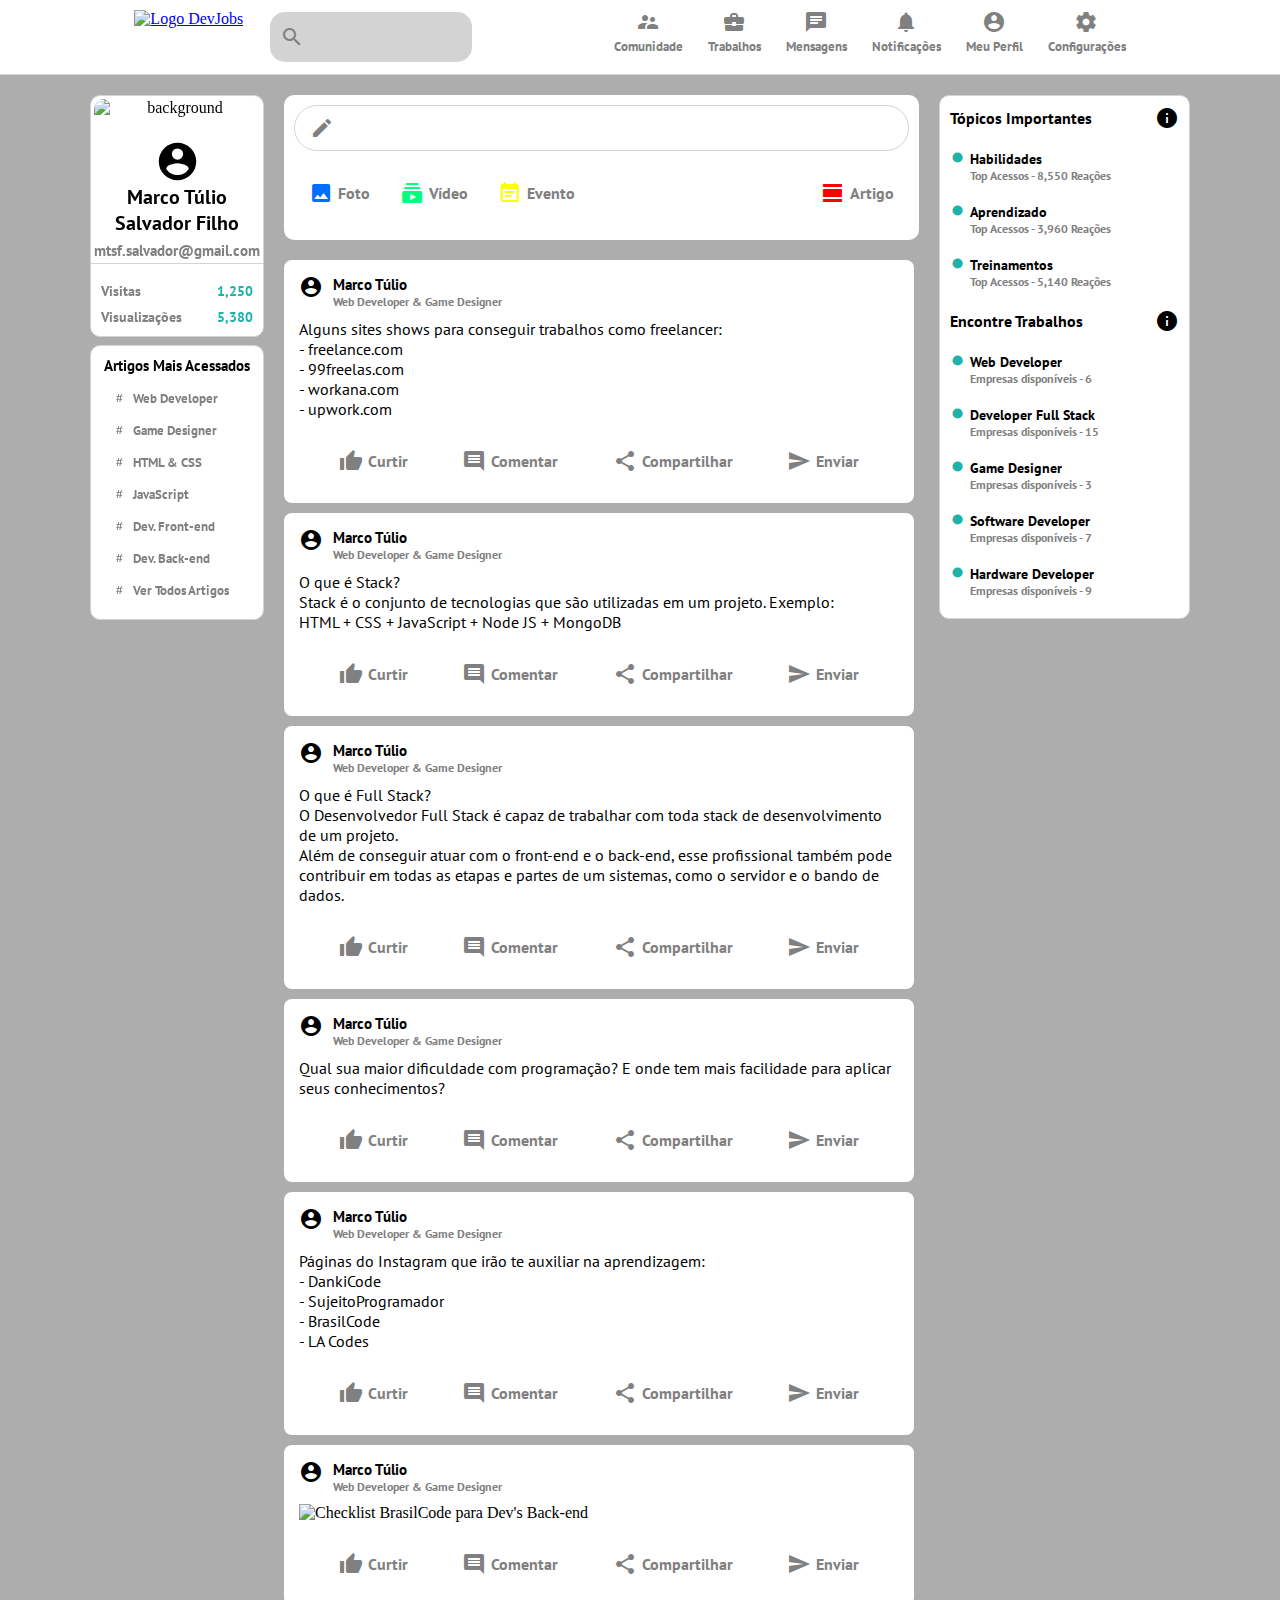
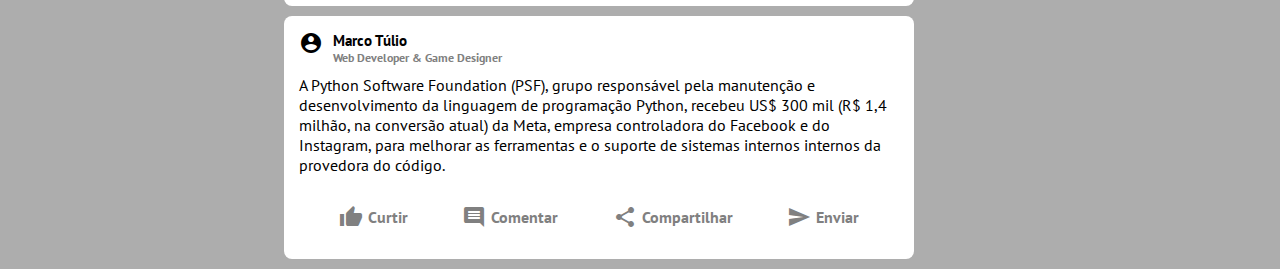
==== Index.html @ a0ae6753 "Update codes" ====
﻿<!DOCTYPE html>
<html lang="pt-br">
<head>
    <meta charset="UTF-8">
    <meta http-equiv="X-UA-Compatible" content="IE-edge">
    <meta name="viewport" content="width=device-width, inicial-scale=1.0">

    <link rel="stylesheet" href="https://fonts.googleapis.com/icon?family=Material+Icons">
    <link href="https://fonts.googleapis.com/css2?family=PT+Sans&display=swap" rel="stylesheet">
    <title>DevJobs - Início</title>
    <link rel="stylesheet" href="./src/css/style.css">
</head>
<body>
<!-- Inicío do Header -->
<div class="header">
    <!-- Header Left -->
    <div class="header_left">
        <a href="./src/pages/Login.html">
        <img src="Imagens/Logo.jpeg" alt="Logo DevJobs">
        </a>
        <div class="header_search">
            <i class="material-icons"> search </i>
            <input type="text">
        </div>
    </div>
    <!-- Header Right -->
    <div class="header_right">
        <div class="headerOption">
            <a href="Comunidade.html">
            <i class="material-icons headerOption_icon"> supervisor_account </i>
            <h3>Comunidade</h3>
            </a>
        </div>
        <div class="headerOption">
            <a href="Trabalhos.html">
            <i class="material-icons headerOption_icon"> business_center </i>
            <h3>Trabalhos</h3>
            </a>
        </div>
        <div class="headerOption">
            <a href="Mensagens.html">
            <i class="material-icons headerOption_icon"> chat </i>
            <h3>Mensagens</h3>
            </a> 
        </div>
        <div class="headerOption">
            <a href="Notificações.html">
            <i class="material-icons headerOption_icon"> notifications </i>
            <h3>Notificações</h3>
            </a>
        </div>
        <div class="headerOption">
            <a href="Perfil.html">
            <i class="material-icons headerOption_icon"> account_circle </i>
            <h3>Meu Perfil</h3>
            </a>
        </div>
        <div class="headerOption">
            <a href="Configurações.html">
            <i class="material-icons headerOption_icon"> settings </i>
            <h3>Configurações</h3>
            </a>
        </div>
    </div>
</div>
<!-- Fim do Header -->
<!-- Inicío do Corpo DevJobs -->
<div class="body_main">
    <!-- Inicio do Sidebar -->
    <div class="sidebar">
        <!-- Topo do Sidebar -->
        <div class="sidebar_top">
            <img src="Imagens/Perfil.jpg" alt="background">
            <i class="material-icons sidebar_topAvatar"> account_circle</i>
            <h2>Marco Túlio Salvador Filho</h2>
            <h4>mtsf.salvador@gmail.com</h4>
        </div>
        <!-- Status Sidebar -->
        <div class="sidebar_stats">
            <div class="sidebar_stat">
                <p>Visitas</p>
                <p class="sidebar_statNumber">1,250</p>
            </div>
            <div class="sidebar_stat">
                <p>Visualizações</p>
                <p class="sidebar_statNumber">5,380</p>
            </div>
        </div>
        <!-- Parte de baixo Sidebar -->
        <div class="sidebar_bottom">
            <p>Artigos Mais Acessados</p>
            <div class="sidebar_recentItem">
                <span class="sidebar_hash">#</span>
                <p>Web Developer</p>
            </div>
            <div class="sidebar_recentItem">
                <span class="sidebar_hash">#</span>
                <p>Game Designer</p>
            </div>
            <div class="sidebar_recentItem">
                <span class="sidebar_hash">#</span>
                <p>HTML & CSS</p>
            </div>
            <div class="sidebar_recentItem">
                <span class="sidebar_hash">#</span>
                <p>JavaScript</p>
            </div>
            <div class="sidebar_recentItem">
                <span class="sidebar_hash">#</span>
                <p>Dev. Front-end</p>
            </div>
            <div class="sidebar_recentItem">
                <span class="sidebar_hash">#</span>
                <p>Dev. Back-end</p>
            </div>
            <div class="sidebar_recentItem">
                <span class="sidebar_hash">#</span>
                <p>Ver Todos Artigos</p>
            </div>
        </div>
    </div>
    <!-- Fim do Sidebar -->
    <!-- Inicío do Feed -->
    <div class="feed">
        <!-- Inicío Container Input -->
        <div class="feed_inputContainer">
            <div class="feed_input">
                <i class="material-icons"> create </i>
                <form>
                    <input type="text">
                    <button type="submit"> Send </button>
                </form>
            </div>
            <!-- Opções de Input -->
            <div class="feed_inputOptions">
                <div class="inputOption">
                    <i style="color:rgb(0, 110, 255)" class="material-icons"> insert_photo </i>
                    <h4>Foto</h4>
                </div>
                <div class="inputOption">
                    <i style="color:rgb(0, 255, 128)" class="material-icons"> subscriptions </i>
                    <h4>Vídeo</h4>
                </div>
                <div class="inputOption">
                    <i style="color:rgb(251, 255, 0)" class="material-icons"> event_note </i>
                    <h4>Evento</h4>
                </div>
                <div class="inputOption">
                    <i style="color:rgb(255, 0, 0)" class="material-icons"> calendar_view_day </i>
                    <h4>Artigo</h4>
                </div>
            </div>
        </div>
        <!-- Fim do Container Input -->
            <!-- Inicío dos Posts -->
            <div class="post">
                <!-- Inicío Header do Post -->
                <div class="post_header">
                    <i class="material-icons"> account_circle </i>
                    <div class="post_info">
                        <h2>Marco Túlio</h2>
                        <p>Web Developer & Game Designer</p>
                    </div>
                </div>
                <!-- Corpo do Post -->
                <div class="post_body">
                    <p>
                        Alguns sites shows para conseguir trabalhos como freelancer:<br/>
                        - freelance.com<br/>
                        - 99freelas.com<br/>
                        - workana.com<br/>
                        - upwork.com
                    </p>
                </div>
                <!-- Opções do Post -->
                <div class="feed_inputOptions">
                    <div class="inputOption2">
                        <i style="color:gray" class="material-icons"> thumb_up </i>
                        <h4>Curtir</h4>
                    </div>
                    <div class="inputOption">
                        <i style="color:gray" class="material-icons"> comment </i>
                        <h4>Comentar</h4>
                    </div>
                    <div class="inputOption">
                        <i style="color:gray" class="material-icons"> share </i>
                        <h4>Compartilhar</h4>
                    </div>
                    <div class="inputOption">
                        <i style="color:gray" class="material-icons"> send </i>
                        <h4>Enviar</h4>
                    </div>
                </div>
            </div>
            <!-- Fim do Post -->
            <!-- Inicío dos Posts 2 -->
            <div class="post">
                <!-- Inicío Header do Post -->
                <div class="post_header">
                    <i class="material-icons"> account_circle </i>
                    <div class="post_info">
                        <h2>Marco Túlio</h2>
                        <p>Web Developer & Game Designer</p>
                    </div>
                </div>
                <!-- Corpo do Post -->
                <div class="post_body">
                    <p>
                        O que é Stack?<br/>
                        Stack é o conjunto de tecnologias que são utilizadas em um projeto. Exemplo:<br/>
                        HTML + CSS + JavaScript + Node JS + MongoDB
                    </p>
                </div>
                <!-- Opções do Post -->
                <div class="feed_inputOptions">
                    <div class="inputOption">
                        <i style="color:gray" class="material-icons"> thumb_up </i>
                        <h4>Curtir</h4>
                    </div>
                    <div class="inputOption">
                        <i style="color:gray" class="material-icons"> comment </i>
                        <h4>Comentar</h4>
                    </div>
                    <div class="inputOption">
                        <i style="color:gray" class="material-icons"> share </i>
                        <h4>Compartilhar</h4>
                    </div>
                    <div class="inputOption">
                        <i style="color:gray" class="material-icons"> send </i>
                        <h4>Enviar</h4>
                    </div>
                </div>
            </div>
            <!-- Fim do Post 2 -->
            <!-- Inicío dos Posts 3 -->
            <div class="post">
                <!-- Inicío Header do Post -->
                <div class="post_header">
                    <i class="material-icons"> account_circle </i>
                    <div class="post_info">
                        <h2>Marco Túlio</h2>
                        <p>Web Developer & Game Designer</p>
                    </div>
                </div>
                <!-- Corpo do Post -->
                <div class="post_body">
                    <p>
                        O que é Full Stack?<br/>
                        O Desenvolvedor Full Stack é capaz de trabalhar com toda stack de desenvolvimento de um projeto.<br/>
                        Além de conseguir atuar com o front-end e o back-end, esse profissional também 
                        pode contribuir em todas as etapas e partes de um sistemas, como o servidor e o bando de dados.
                    </p>
                </div>
                <!-- Opções do Post -->
                <div class="feed_inputOptions">
                    <div class="inputOption">
                        <i style="color:gray" class="material-icons"> thumb_up </i>
                        <h4>Curtir</h4>
                    </div>
                    <div class="inputOption">
                        <i style="color:gray" class="material-icons"> comment </i>
                        <h4>Comentar</h4>
                    </div>
                    <div class="inputOption">
                        <i style="color:gray" class="material-icons"> share </i>
                        <h4>Compartilhar</h4>
                    </div>
                    <div class="inputOption">
                        <i style="color:gray" class="material-icons"> send </i>
                        <h4>Enviar</h4>
                    </div>
                </div>
            </div>
            <!-- Fim do Post 3 -->
            <!-- Inicío dos Posts 4 -->
            <div class="post">
                <!-- Inicío Header do Post -->
                <div class="post_header">
                    <i class="material-icons"> account_circle </i>
                    <div class="post_info">
                        <h2>Marco Túlio</h2>
                        <p>Web Developer & Game Designer</p>
                    </div>
                </div>
                <!-- Corpo do Post -->
                <div class="post_body">
                    <p>
                        Qual sua maior dificuldade com programação? E onde tem mais facilidade para
                        aplicar seus conhecimentos?
                    </p>
                </div>
                <!-- Opções do Post -->
                <div class="feed_inputOptions">
                    <div class="inputOption">
                        <i style="color:gray" class="material-icons"> thumb_up </i>
                        <h4>Curtir</h4>
                    </div>
                    <div class="inputOption">
                        <i style="color:gray" class="material-icons"> comment </i>
                        <h4>Comentar</h4>
                    </div>
                    <div class="inputOption">
                        <i style="color:gray" class="material-icons"> share </i>
                        <h4>Compartilhar</h4>
                    </div>
                    <div class="inputOption">
                        <i style="color:gray" class="material-icons"> send </i>
                        <h4>Enviar</h4>
                    </div>
                </div>
            </div>
            <!-- Fim do Post 4 -->
            <!-- Inicío dos Posts 5 -->
            <div class="post">
                <!-- Inicío Header do Post -->
                <div class="post_header">
                    <i class="material-icons"> account_circle </i>
                    <div class="post_info">
                        <h2>Marco Túlio</h2>
                        <p>Web Developer & Game Designer</p>
                    </div>
                </div>
                <!-- Corpo do Post -->
                <div class="post_body">
                    <p>
                        Páginas do Instagram que irão te auxiliar na aprendizagem:<br/>
                        - DankiCode<br/>
                        - SujeitoProgramador<br/>
                        - BrasilCode<br/>
                        - LA Codes
                    </p>
                </div>
                <!-- Opções do Post -->
                <div class="feed_inputOptions">
                    <div class="inputOption">
                        <i style="color:gray" class="material-icons"> thumb_up </i>
                        <h4>Curtir</h4>
                    </div>
                    <div class="inputOption">
                        <i style="color:gray" class="material-icons"> comment </i>
                        <h4>Comentar</h4>
                    </div>
                    <div class="inputOption">
                        <i style="color:gray" class="material-icons"> share </i>
                        <h4>Compartilhar</h4>
                    </div>
                    <div class="inputOption">
                        <i style="color:gray" class="material-icons"> send </i>
                        <h4>Enviar</h4>
                    </div>
                </div>
            </div>
            <!-- Fim do Post 5 -->
            <!-- Inicío dos Posts 6 -->
            <div class="post">
                <!-- Inicío Header do Post -->
                <div class="post_header">
                    <i class="material-icons"> account_circle </i>
                    <div class="post_info">
                        <h2>Marco Túlio</h2>
                        <p>Web Developer & Game Designer</p>
                    </div>
                </div>
                <!-- Corpo do Post -->
                <div class="post_body">
                    <img src="Imagens/BrasilCode.jpeg" alt="Checklist BrasilCode para Dev's Back-end">
                </div>
                <!-- Opções do Post -->
                <div class="feed_inputOptions">
                    <div class="inputOption">
                        <i style="color:gray" class="material-icons"> thumb_up </i>
                        <h4>Curtir</h4>
                    </div>
                    <div class="inputOption">
                        <i style="color:gray" class="material-icons"> comment </i>
                        <h4>Comentar</h4>
                    </div>
                    <div class="inputOption">
                        <i style="color:gray" class="material-icons"> share </i>
                        <h4>Compartilhar</h4>
                    </div>
                    <div class="inputOption">
                        <i style="color:gray" class="material-icons"> send </i>
                        <h4>Enviar</h4>
                    </div>
                </div>
            </div>
            <!-- Fim do Post 6 -->
            <!-- Inicío dos Posts 7 -->
            <div class="post">
                <!-- Inicío Header do Post -->
                <div class="post_header">
                    <i class="material-icons"> account_circle </i>
                    <div class="post_info">
                        <h2>Marco Túlio</h2>
                        <p>Web Developer & Game Designer</p>
                    </div>
                </div>
                <!-- Corpo do Post -->
                <div class="post_body">
                    <p>
                        A Python Software Foundation (PSF), grupo responsável pela manutenção e desenvolvimento da linguagem de
                        programação Python, recebeu US$ 300 mil (R$ 1,4 milhão, na conversão atual) da Meta, empresa controladora
                        do Facebook e do Instagram, para melhorar as ferramentas e o suporte de sistemas internos internos da
                        provedora do código.
                    </p>
                </div>
                <!-- Opções do Post -->
                <div class="feed_inputOptions">
                    <div class="inputOption">
                        <i style="color:gray" class="material-icons"> thumb_up </i>
                        <h4>Curtir</h4>
                    </div>
                    <div class="inputOption">
                        <i style="color:gray" class="material-icons"> comment </i>
                        <h4>Comentar</h4>
                    </div>
                    <div class="inputOption">
                        <i style="color:gray" class="material-icons"> share </i>
                        <h4>Compartilhar</h4>
                    </div>
                    <div class="inputOption">
                        <i style="color:gray" class="material-icons"> send </i>
                        <h4>Enviar</h4>
                    </div>
                </div>
            </div>
            <!-- Fim do Post 7 -->
    </div>
    <!-- Fim do Feed -->      
    <!-- Inicío dos Widget -->
    <div class="widgets">
        <div class="widgets_header">
            <h2>Tópicos Importantes</h2>
            <i class="material-icons"> info </i>
        </div>
        <div class="widgets_article">
            <div class="widgets_articleLeft">
                <i class="material-icons"> fiber_manual_record </i>
            </div>
            <div class="widgets_articleRight">
                <h4>Habilidades</h4>
                <p>Top Acessos - 8,550 Reações</p>
            </div>
        </div>
        <div class="widgets_article">
            <div class="widgets_articleLeft">
                <i class="material-icons"> fiber_manual_record </i>
            </div>
            <div class="widgets_articleRight">
                <h4>Aprendizado</h4>
                <p>Top Acessos - 3,960 Reações</p>
            </div>
        </div>
        <div class="widgets_article">
            <div class="widgets_articleLeft">
                <i class="material-icons"> fiber_manual_record </i>
            </div>
            <div class="widgets_articleRight">
                <h4>Treinamentos</h4>
                <p>Top Acessos - 5,140 Reações</p>
            </div>
        </div>   
        <div class="widgets_header">
            <h2>Encontre Trabalhos</h2>
            <i class="material-icons"> info </i>
        </div>
        <div class="widgets_article">
            <div class="widgets_articleLeft">
                <i class="material-icons"> fiber_manual_record </i>
            </div>
            <div class="widgets_articleRight">
                <h4>Web Developer</h4>
                <p>Empresas disponíveis - 6</p>
            </div>
        </div>
        <div class="widgets_article">
            <div class="widgets_articleLeft">
                <i class="material-icons"> fiber_manual_record </i>
            </div>
            <div class="widgets_articleRight">
                <h4>Developer Full Stack</h4>
                <p>Empresas disponíveis - 15</p>
            </div>
        </div>
        <div class="widgets_article">
            <div class="widgets_articleLeft">
                <i class="material-icons"> fiber_manual_record </i>
            </div>
            <div class="widgets_articleRight">
                <h4>Game Designer</h4>
                <p>Empresas disponíveis - 3</p>
            </div>
        </div>
        <div class="widgets_article">
            <div class="widgets_articleLeft">
                <i class="material-icons"> fiber_manual_record </i>
            </div>
            <div class="widgets_articleRight">
                <h4>Software Developer</h4>
                <p>Empresas disponíveis - 7</p>
            </div>
        </div>
        <div class="widgets_article">
            <div class="widgets_articleLeft">
                <i class="material-icons"> fiber_manual_record </i>
            </div>
            <div class="widgets_articleRight">
                <h4>Hardware Developer</h4>
                <p>Empresas disponíveis - 9</p>
            </div>
        </div>
    </div>
    <!-- Fim dos Widget -->
</div>
</body>
</html>
---- src/css/style.css ----
*{
    margin: 0;
    padding: 0;
    font-family: 'Poppins';
}
body{
    background-color: rgb(173, 173, 173);
    display: flex;
    flex-direction: column;
    align-items: center;
    justify-content: center;
}
.header_left img{
    object-fit: contain;
    height: 50px;
    margin-right: 25px;
}
.header{
    width: 100%;
    display: flex;
    position: sticky;
    top: 0;
    z-index: 999;
    justify-content: space-evenly;
    border-bottom: .1px solid lightgray;
    padding-top: 10px;
    padding-bottom: 10px;
    background-color: white;
}
.header_left{
    display: flex;
}
.header_right{
    display: flex;
}
.header_search{
    padding: 10px;
    display: flex;
    align-items: center;
    border-radius: 15px;
    height: 30px;
    color: gray;
    background-color: lightgrey;
    margin: 2px;
}
.header_search > input{
    font-family: 'PT Sans', sans-serif;
    outline: none;
    border: none;
    background: none;
    margin-left: 5px;
}
.headerOption{
    display: flex;
    flex-direction: column;
    align-items: center;
    margin-right: 20px;
    color: gray;
    cursor: pointer;
    text-align: center;
}
.headerOption:hover{
    color: black;
}
.headerOption h3{
    font-family: 'PT Sans', sans-serif;
    font-size: 13px;
    font-weight: bold;
    text-align: center;
    align-items: center;
    margin-left: 5px;
}
.headerOption_icon{
    max-height: 20px;
    max-width: 20px;
}
.headerOption > a:hover{
    text-decoration: none;
    color: black;
    align-items: center;
    text-align: center;
}
.headerOption > a{
    text-decoration: none;
    color: gray;
    text-align: center;
    align-items: center;
}
/* Body */
.body_main{
    display: flex;
    margin-top: 20px;
    max-width: 1200px;
    margin-left: 25px;
    margin-right: 25px;
}
/* Sidebar */
.sidebar{
    position: sticky;
    top: 80px;
    flex: .2;
    border-radius: 15px;
    text-align: center;
    height: fit-content;
}
.sidebar_top img{
    margin-bottom: -20px;
    width: 100%;
    height: 60px;
    border-top-left-radius: 10px;
    border-top-right-radius: 10px;
    object-fit: cover;
}
.sidebar_top{
    display: flex;
    flex-direction: column;
    align-items: center;
    border: 1px solid lightgray;
    border-bottom: 0;
    border-top-left-radius: 10px;
    border-top-right-radius: 10px;
    padding-bottom: 15px;
    background-color: white;
    padding: 3px;
}
.sidebar_topAvatar{
    font-size: 45px;
}
.sidebar_stats{
    padding: 10px;
    margin-bottom: 8px;
    border: 1px solid lightgray;
    background-color: white;
    border-bottom-left-radius: 10px;
    border-bottom-right-radius: 10px;
}
.sidebar_stat{
    margin-top: 8px;
    display: flex;
    justify-content: space-between;
    color: gray;
    font-size: 14px;
    font-weight: 500;
}
.sidebar_stat > p{
    font-family: 'PT Sans', sans-serif;
    font-weight: bold;
}
.sidebar_statNumber{
    font-family: 'PT Sans', sans-serif;
    font-weight: bold;
    color: #20B2AA;
}
.sidebar_top > h2{
    font-family: 'PT Sans', sans-serif;
    font-size: 20px;
}
.sidebar_top > h4{
    font-family: 'PT Sans', sans-serif;
    font-size: 15px;
    color: gray;
    margin-top: 5px;
}
.sidebar_bottom{
    text-align: center;
    padding: 10px;
    border: 1px solid lightgray;
    background-color: white;
    border-radius: 10px;
    margin-top: 8px;
}
.sidebar_recentItem{
    display: flex;
    font-size: 13px;
    color: gray;
    font-weight: bolder;
    cursor: pointer;
    margin-bottom: 5px;
    padding: 5px;
}
.sidebar_recentItem > p{
    font-family: 'PT Sans', sans-serif;
}
.sidebar_recentItem:hover{
    background-color: whitesmoke;
    border-radius: 15px;
    cursor: pointer;
    color: black;
}
.sidebar_hash{
    margin-right: 10px;
    margin-left: 10px;
}
.sidebar_bottom > p{
    font-family: 'PT Sans', sans-serif;
    font-size: 15px;
    padding-bottom: 10px;
    font-weight: bold;
}
/* Feed */
.feed{
    flex: 0.6;
    margin: 0 20px;
}
.feed_inputContainer{
    background-color: white;
    padding: 10px;
    padding-bottom: 20px;
    border-radius: 10px;
    margin-bottom: 20px;
}
.feed_input{
    border: 1px solid lightgray;
    border-radius: 25px;
    display: flex;
    padding: 10px;
    color: gray;
    padding-left: 15px;
}
.feed_input > form{
    display: flex;
    width: 100%;
}
.feed_input > form > input{
    border: none;
    flex: 1;
    margin-left: 10px;
    outline-width: 0;
    font-weight: 600;
}
.feed_input > form > button{
    display: none;
}
.feed_inputOptions{
    display: flex;
    justify-content: space-evenly;
}
.inputOption{
    display: flex;
    align-items: center;
    margin-top: 15px;
    color: gray;
    padding: 15px;
    cursor: pointer;
}
.inputOption:hover{
    background-color: lightgray;
    border-radius: 8px;
}
.inputOption > h4{
    font-family: 'PT Sans', sans-serif;
    margin-left: 5px;
}
.inputOption2{
    display: flex;
    align-items: center;
    margin-top: 15px;
    color: gray;
    padding: 15px;
    cursor: pointer;
}
.inputOption2:hover{
    background-color: lightgray;
    border-radius: 8px;
    opacity: 80%;
}
.inputOption2 > h4{
    font-family: 'PT Sans', sans-serif;
    margin-left: 5px;
}
/* Post */
.post{
    background-color: white;
    padding: 15px;
    margin-bottom: 10px;
    border-radius: 8px;
    width: 600px;
}
.post_header{
    margin-bottom: 10px;
    display: flex;
}
.post_info{
    margin-left: 10px;
}
.post_info > p{
    font-family: 'PT Sans', sans-serif;
    color: gray;
    font-size: 12px;
    font-weight: bold;
}
.post_info > h2{
    font-family: 'PT Sans', sans-serif;
    font-size: 15px;
}
.post_body > img{
    height: 400px;
    width: 600px;
}
.post_body > p{
    font-family: 'PT Sans', sans-serif;
}
/* Widgets */
.widgets{
    position: sticky;
    top: 80px;
    flex: 0.2px;
    background-color: white;
    border-radius: 10px;
    border: 1px solid lightgray;
    height: fit-content;
    padding-bottom: 10px;
}
.widgets_header{
    display: flex;
    align-items: center;
    justify-content: space-between;
    padding: 10px;
}
.widgets_header h2{
    font-family: 'PT Sans', sans-serif;
    font-size: 16px;
    font-weight: bold;
}
.widgets_article{
    display: flex;
    padding: 10px;
    cursor: pointer;
}
.widgets_article:hover{
    background-color: lightgray;
}
.widgets_articleLeft{
    color: #20B2AA;
    margin-right: 5px;
}
.widgets_articleLeft .material-icons{
    font-size: 15px;
}
.widgets_articleRight{
    flex: 1;
}
.widgets_articleRight > h4{
    font-family: 'PT Sans', sans-serif;
    font-size: 14px;
}
.widgets_articleRight > p{
    font-family: 'PT Sans', sans-serif;
    font-size: 12px;
    color: gray;
    font-weight: bold;
}
/* Página de Login */
.main-login{
    width: 1100px;
    height: 700px;
    background: white;
    display: flex;
    justify-content: center;
    align-items: center;
    margin-top: 20px;
    border-radius: 15px;
}
.left-login{
    width: 50vw;
    height: 100vh;
    display: flex;
    justify-content: center;
    align-items: center;
    flex-direction: column;
}
.left-login > h1{
    font-family: 'Shrikhand', cursive;
    color: #20B2AA;
    font-size: 30px;
    text-align: center;
    margin-left: 16px;
    font-weight: 600;
}
.right-login{
    width: 50vw;
    height: 100vh;
    display: flex;
    justify-content: center;
    align-items: center;
}
.card-login{
    width: 60%;
    display: flex;
    justify-content: center;
    align-items: center;
    flex-direction: column;
    padding: 30px 35px;
    background: whitesmoke;
    border-radius: 15px;
    box-shadow: 0px 10px 20px gray;
}
.card-login > h1{
    font-family: 'Shrikhand', cursive;
    color:#20B2AA;
    font-weight: 500;
    margin: 0;
    text-transform: uppercase;
}
.textfield{
    display: flex;
    flex-direction: column;
    justify-content: center;
    align-items: flex-start;
    margin: 10px 0px;
}
.textfield > input{
    font-family: 'PT Sans', sans-serif;
    width: 100%;
    border: none;
    border-radius: 10px;
    padding: 15px;
    background-color: whitesmoke;
    font-size: 12pt;
    box-shadow: 0px 10px 20px gray;
    outline: none;
    box-sizing: border-box;
}
.textfield > label{
    font-family: 'PT Sans', sans-serif;
    color: gray;
    margin-bottom: 10px;
    font-weight: bold;
}
.textfield > input::placeholder{
    color: gray;
}
.btn-login{
    font-family: 'PT Sans', sans-serif;
    width: auto;
    height: auto;
    padding: 16px 10px;
    margin: 15px;
    border: none;
    border-radius: 8px;
    outline: none;
    text-transform: uppercase;
    letter-spacing: 3px;
    color: white;
    box-shadow: 0px 10px 20px lightgray;
    cursor: pointer;
    font-weight: bold;
    font-size: 16px;
}
.btn-login:hover{
    color: #20B2AA;
    background-color: lightgray;
}
.left-login-image{
    width: 500px;
}
@media only screen and (max-width: 950px){
    .card-login{
        width: 85%;
    }
}
@media only screen and (max-width: 600px){
    .main-login{
        flex-direction: column;
    }
    .left-login{
        width: 100%;
        height: auto;
    }
    .right-login{
        width: 100%;
        height: auto;
    }
    .left-login-image{
        width: 30vw;
    }
    .card-login{
        width: 90%;
    }
}
/* Página Cadastro */
.cadastro{
    display: flex;
    background-color: white;
    padding: 30px 5px;
    border-radius: 10px;
    box-shadow: 5px 5px 15px;
    width: 800px;
    align-items: center;
    text-align: center;
    justify-content: center;
    margin-top: 40px;
    height: 700px;
}
.cadastro h1{
    padding: 5px;
    text-align: center;
    color: #20B2AA;
    margin-bottom: 10px;
    font-family: 'PT Sans', sans-serif;
    text-transform: uppercase;
}
.filds{
    border: none;
}
.container{
    position: relative;
}
.container input{
    margin: 10px 10px;
    width: 300px;
    height: 70px;
    border: none;
    background-color: lightgrey;
    border-radius: 4px;
    color: black;
    font-size: 18px;
    font-weight: 20px;
    padding: 10px 10px 0px 10px;
    font-family: 'PT Sans', sans-serif;
}
.container label{
    text-transform: uppercase;
    font-size: 14px;
    color: gray;
    position: absolute;
    line-height: 70px;
    top: 5px;
    left: 20px;
    user-select: none;
    pointer-events: none;
    font-weight: 900;
    font-family: 'PT Sans', sans-serif;
}
.container input:focus ~ label,
.container input:valid ~ label{
    left: 20px;
    top: -10px;
    color: #20B2AA;
}
.check input{
    width: 16px;
    height: 16px;
    margin-top: 10px;
    margin-left: 16px;
}
.check label{
    margin: auto 10px;
    color: #555;
    transition: 0.5%;
    font-size: 18px;
}
.check input:checked ~ label,
.check input:valid ~ label{
    color: #20B2AA;
}
button{
    margin: 20px 0;
    margin-left: 10px;
    width: calc(50% - 10px);
    height: 70px;
    background-color: #20B2AA;
    color: white;
    font-size: 20px;
    border: none;
    border-radius: 20px;
    cursor: pointer;
    transition: 0.2s linear;
    font-family: 'PT Sans', sans-serif;
    font-weight: bolder;
}
button:hover{
    background-color: lightgray;
    color: #20B2AA;
}
form a{
    text-decoration: none;
    font-size: 16px;
    color: gray;
    font-weight: 500;
    padding-top: 20px;
    text-transform: uppercase;
    text-align: center;
    display: block;
    margin-top: -15px;
}
form a:hover{
    color: black;
    font-weight: bold;
}
div.parallelogram{
    background-color: #20B2AA;
    width: 820px;
    height: 785px;
    max-width: 70vw;
    border-radius: 10px;
    box-shadow: 5px 5px 15px;
    transform: skew(4deg, 2deg);
    position: absolute;
    z-index: -1;
    margin-top: 30px;
}
.cadastro img{
    width: 400px;
    height: 600px;
    margin: 10px;
}
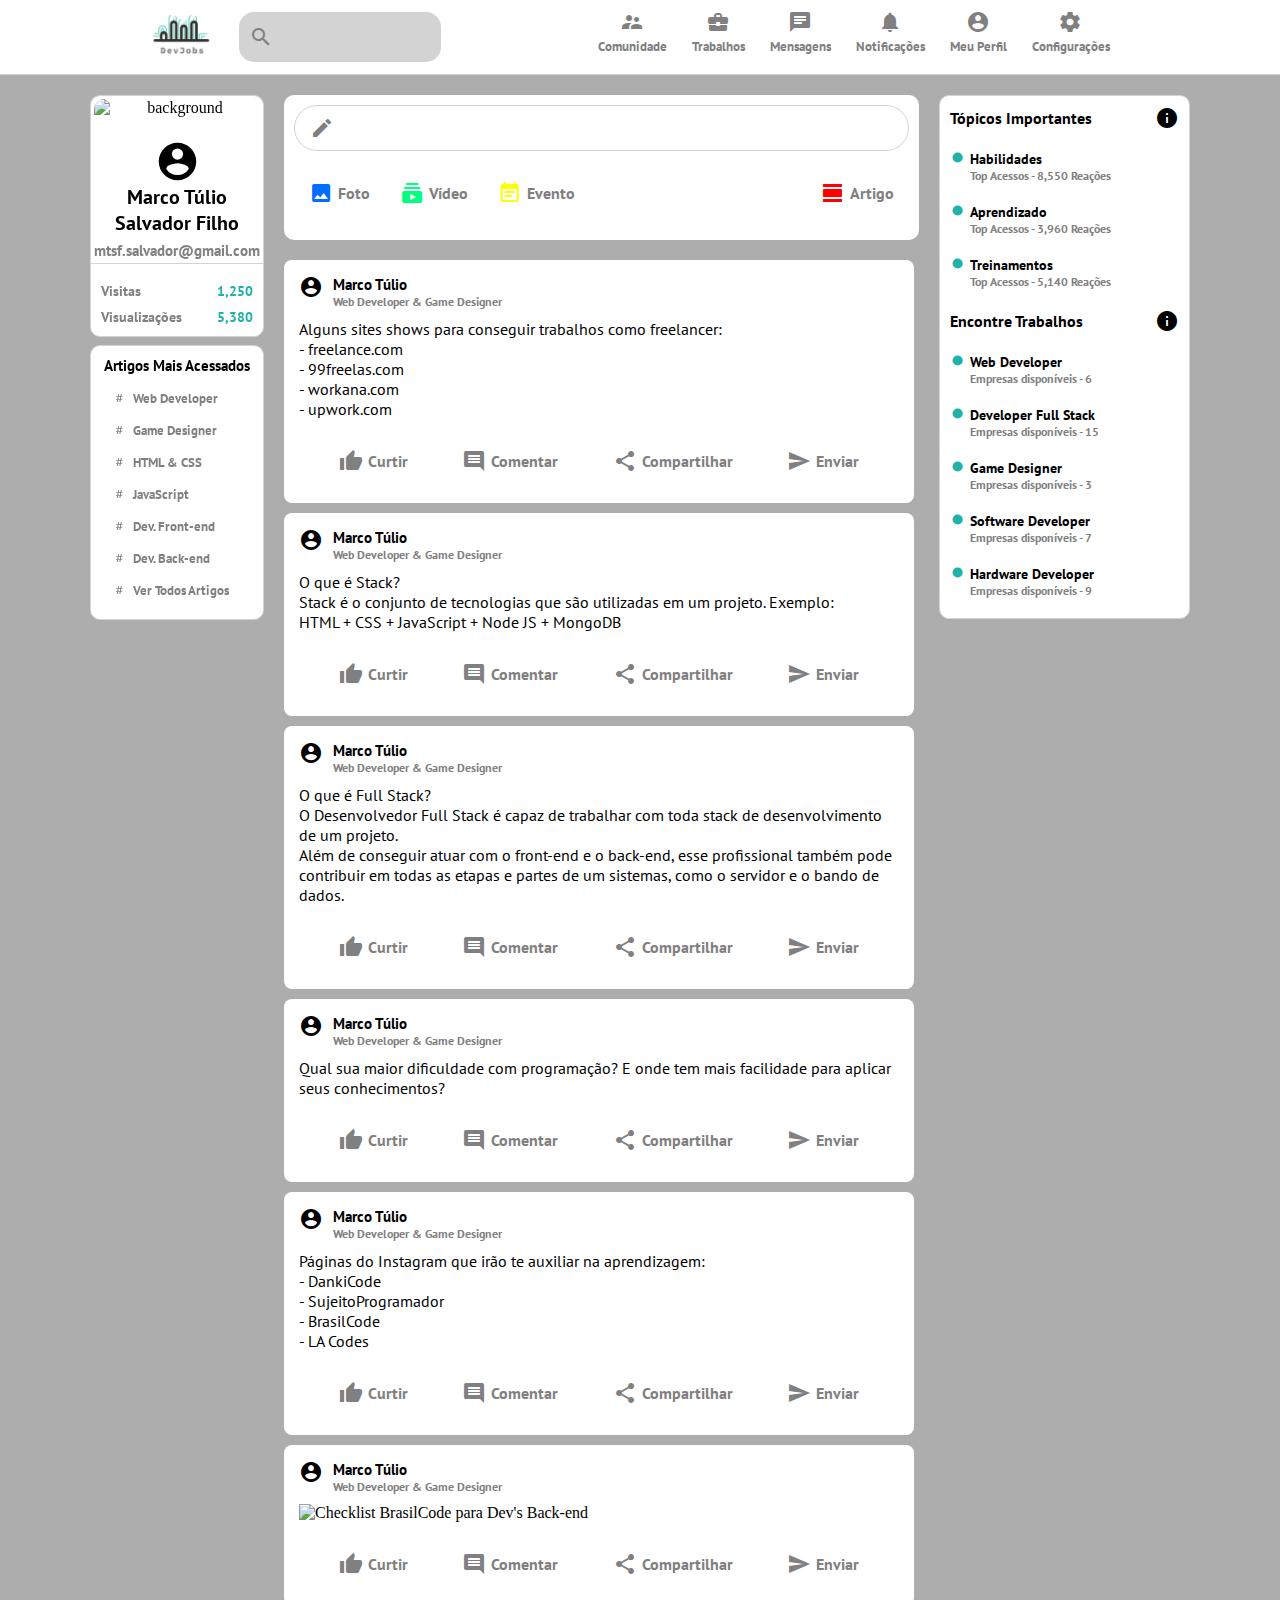
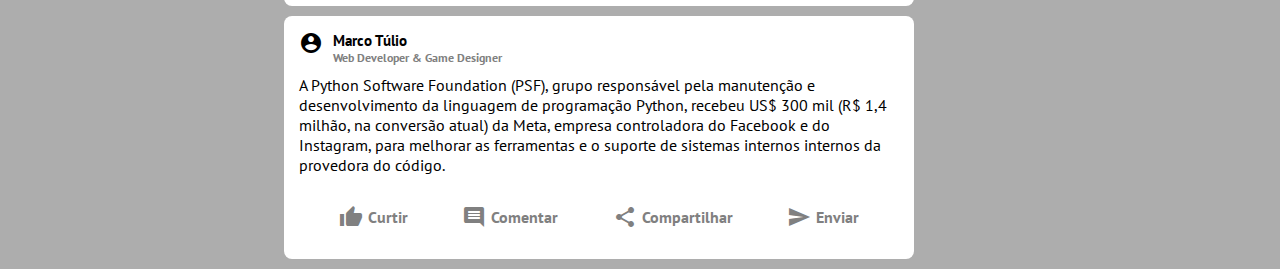
==== commit 429d9c43: "Update index" ====
--- a/Index.html
+++ b/Index.html
@@ -16,7 +16,7 @@
     <!-- Header Left -->
     <div class="header_left">
         <a href="./src/pages/Login.html">
-        <img src="Imagens/Logo.jpeg" alt="Logo DevJobs">
+        <img src="./src/Imagens/Logo.jpeg" alt="Logo DevJobs">
         </a>
         <div class="header_search">
             <i class="material-icons"> search </i>
@@ -26,19 +26,19 @@
     <!-- Header Right -->
     <div class="header_right">
         <div class="headerOption">
-            <a href="Comunidade.html">
+            <a href="./src/pages/Comunidade.html">
             <i class="material-icons headerOption_icon"> supervisor_account </i>
             <h3>Comunidade</h3>
             </a>
         </div>
         <div class="headerOption">
-            <a href="Trabalhos.html">
+            <a href="./src/pages/Trabalhos.html">
             <i class="material-icons headerOption_icon"> business_center </i>
             <h3>Trabalhos</h3>
             </a>
         </div>
         <div class="headerOption">
-            <a href="Mensagens.html">
+            <a href="./src/pages/Mensagens.html">
             <i class="material-icons headerOption_icon"> chat </i>
             <h3>Mensagens</h3>
             </a> 
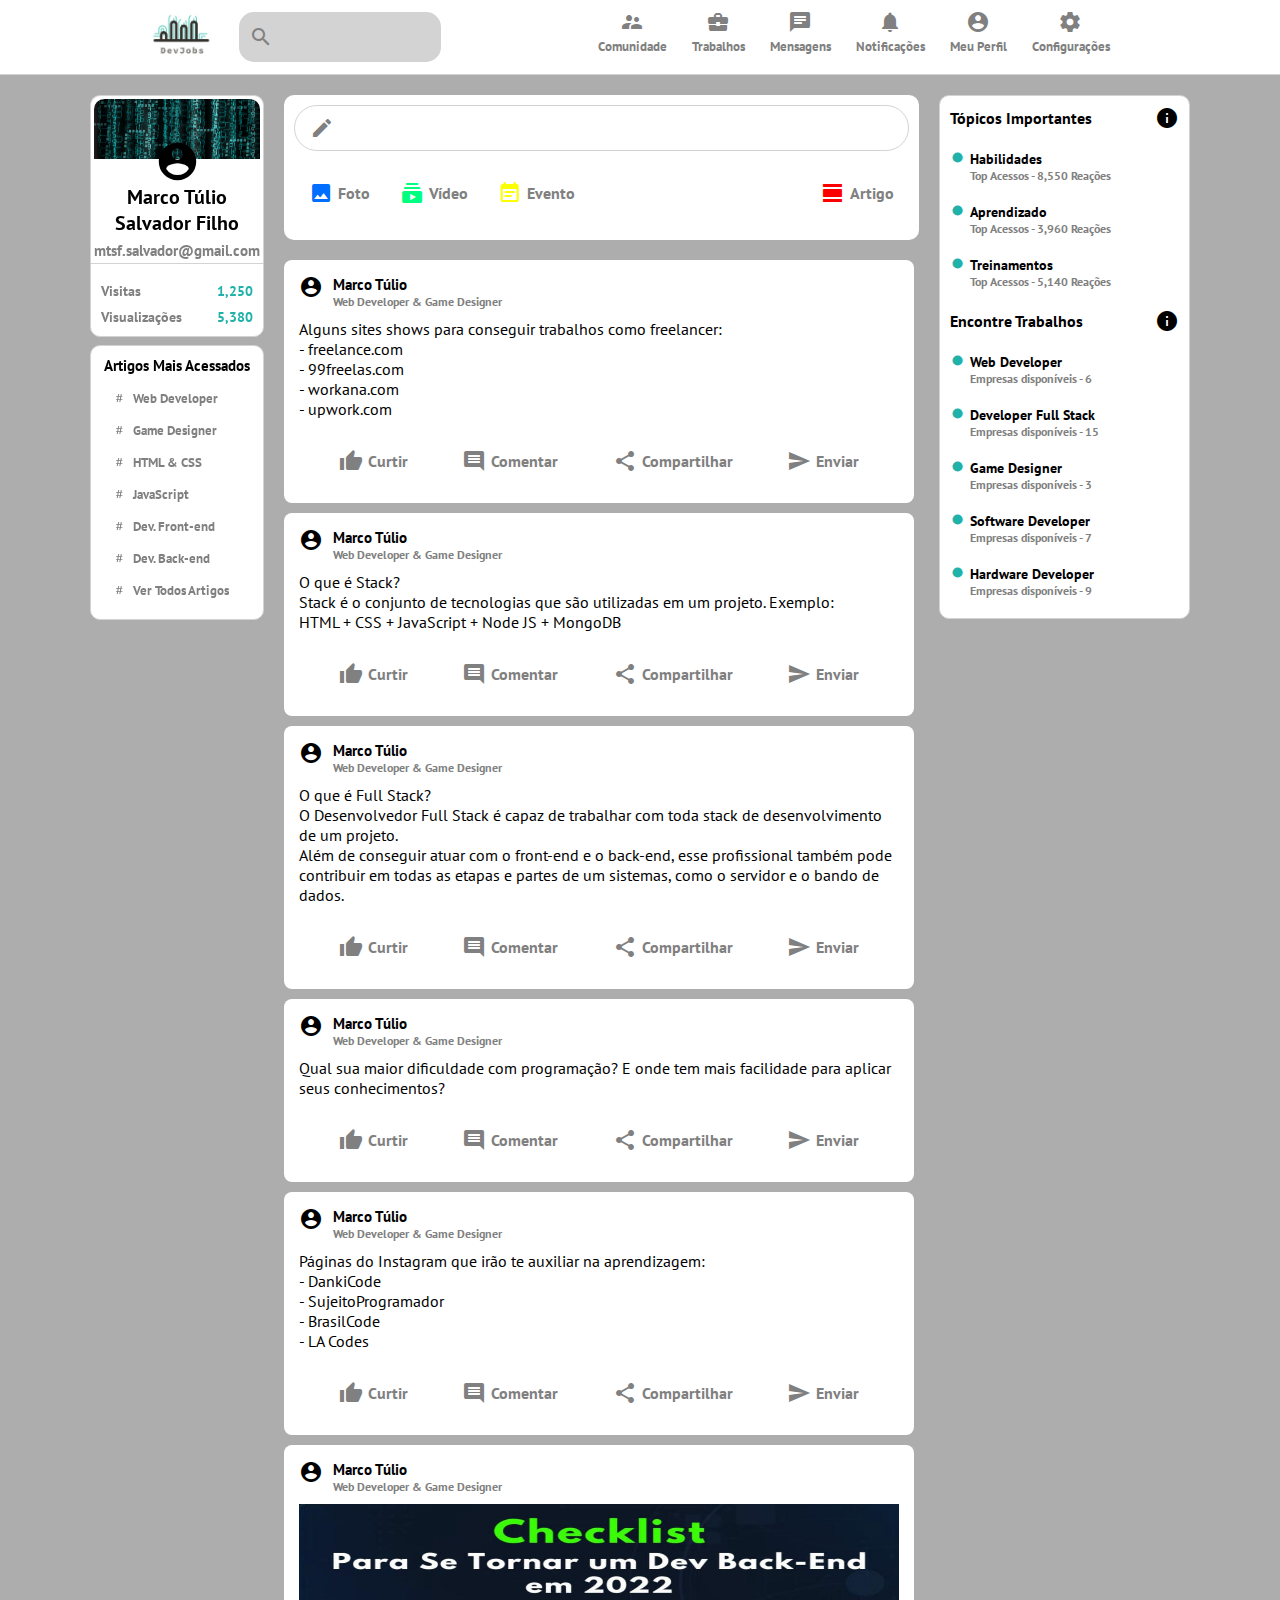
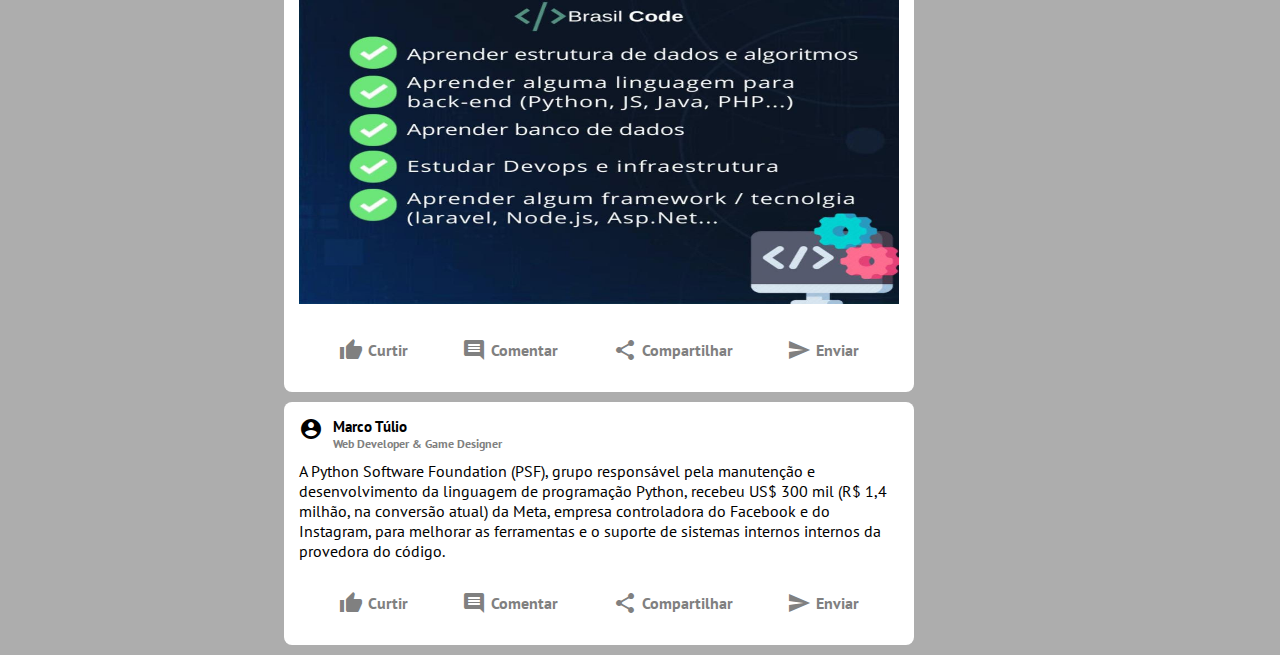
==== commit 48b89e50: "Update Index.html" ====
--- a/Index.html
+++ b/Index.html
@@ -44,19 +44,19 @@
             </a> 
         </div>
         <div class="headerOption">
-            <a href="Notificações.html">
+            <a href="./src/pages/Notificações.html">
             <i class="material-icons headerOption_icon"> notifications </i>
             <h3>Notificações</h3>
             </a>
         </div>
         <div class="headerOption">
-            <a href="Perfil.html">
+            <a href="./src/pages/Perfil.html">
             <i class="material-icons headerOption_icon"> account_circle </i>
             <h3>Meu Perfil</h3>
             </a>
         </div>
         <div class="headerOption">
-            <a href="Configurações.html">
+            <a href="./src/pages/Configurações.html">
             <i class="material-icons headerOption_icon"> settings </i>
             <h3>Configurações</h3>
             </a>
@@ -70,7 +70,7 @@
     <div class="sidebar">
         <!-- Topo do Sidebar -->
         <div class="sidebar_top">
-            <img src="Imagens/Perfil.jpg" alt="background">
+            <img src="./src/Imagens/Perfil.jpg" alt="background">
             <i class="material-icons sidebar_topAvatar"> account_circle</i>
             <h2>Marco Túlio Salvador Filho</h2>
             <h4>mtsf.salvador@gmail.com</h4>
@@ -363,7 +363,7 @@
                 </div>
                 <!-- Corpo do Post -->
                 <div class="post_body">
-                    <img src="Imagens/BrasilCode.jpeg" alt="Checklist BrasilCode para Dev's Back-end">
+                    <img src="./src/Imagens/BrasilCode.jpeg" alt="Checklist BrasilCode para Dev's Back-end">
                 </div>
                 <!-- Opções do Post -->
                 <div class="feed_inputOptions">
